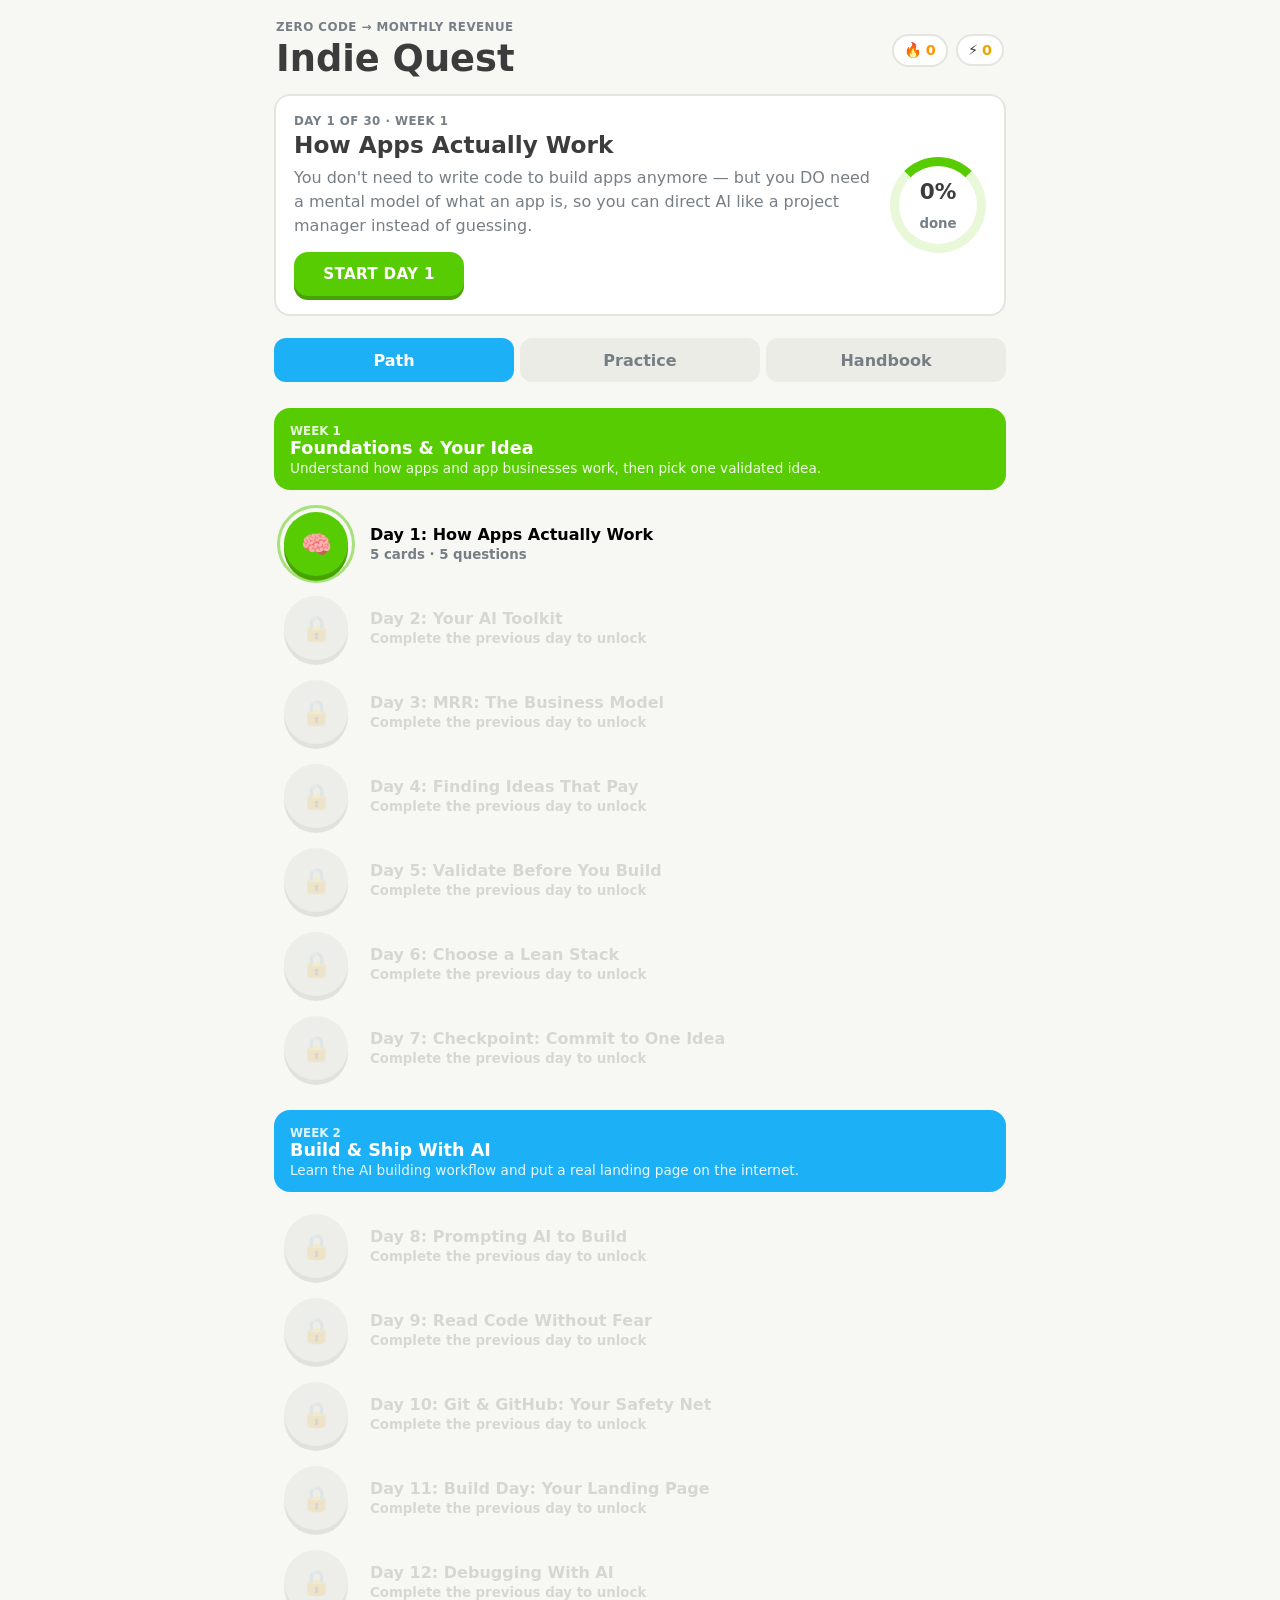
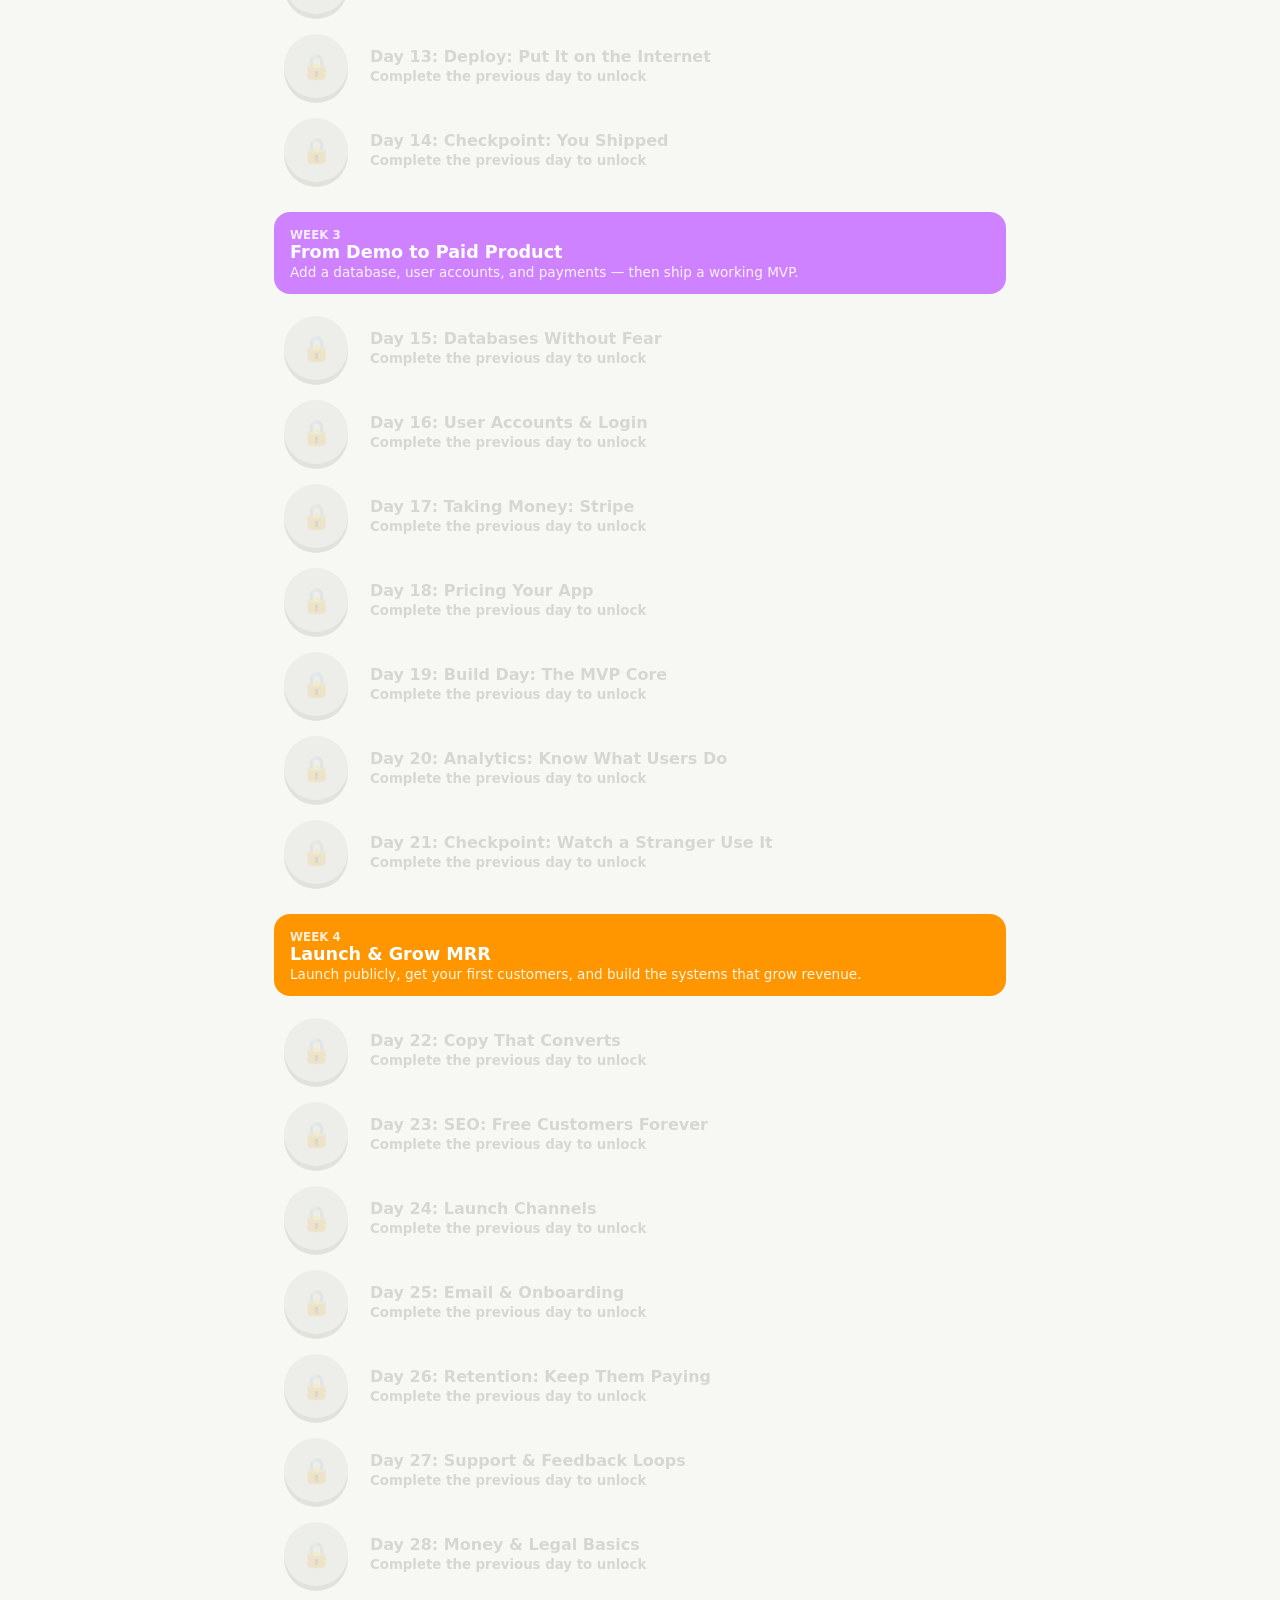
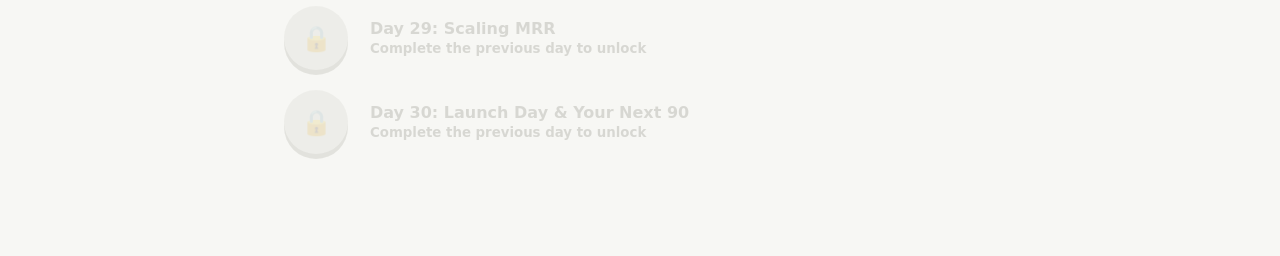
==== indie-quest/index.html @ db0cba65 "Add back buttons to all three apps Indie Quest and Trade Quest: a back arrow beside the close button" ====
<!doctype html>
<html lang="en">
  <head>
    <meta charset="utf-8">
    <meta name="viewport" content="width=device-width, initial-scale=1, viewport-fit=cover">
    <meta name="theme-color" content="#1cb0f6">
    <title>Indie Quest — 30 Days to Your First AI-Built App</title>
    <link rel="manifest" href="manifest.webmanifest">
    <link rel="icon" href="icon.svg" type="image/svg+xml">
    <link rel="stylesheet" href="styles.css?v=5">
  </head>
  <body>
    <div class="app-shell">
      <header class="topbar">
        <div class="brand">
          <p class="eyebrow">Zero code &rarr; monthly revenue</p>
          <h1>Indie Quest</h1>
        </div>
        <div class="top-stats">
          <span class="chip streak" title="Day streak">🔥 <b id="streakValue">0</b></span>
          <span class="chip xp" title="Total XP">⚡ <b id="xpValue">0</b></span>
          <button id="installBtn" class="icon-btn hidden" type="button" aria-label="Install app" title="Install app">+</button>
        </div>
      </header>

      <main>
        <section id="homeView" class="view active">
          <div class="hero-panel">
            <div>
              <p class="kicker" id="heroKicker">30-day course</p>
              <h2 id="heroTitle">Build an app. Charge for it.</h2>
              <p id="heroText">One short lesson a day. In 30 days you'll know how to turn an idea into a paying product using AI — no coding background needed.</p>
              <button id="resumeBtn" class="primary hero-action" type="button">Start Day 1</button>
            </div>
            <div class="score-ring" aria-label="Course progress">
              <span id="overallPct">0%</span>
              <small>done</small>
            </div>
          </div>

          <nav class="tabs" aria-label="Modes">
            <button class="tab active" type="button" data-view="path">Path</button>
            <button class="tab" type="button" data-view="practice">Practice</button>
            <button class="tab" type="button" data-view="handbook">Handbook</button>
          </nav>

          <section id="pathView" class="subview active"></section>
          <section id="practiceView" class="subview"></section>
          <section id="handbookView" class="subview"></section>
        </section>

        <section id="lessonView" class="view"></section>
      </main>
    </div>

    <script src="data-week1.js?v=5"></script>
    <script src="data-week2.js?v=5"></script>
    <script src="data-week3.js?v=5"></script>
    <script src="data-week4.js?v=5"></script>
    <script src="app.js?v=5"></script>
  </body>
</html>
---- indie-quest/styles.css ----
:root {
  --ink: #3c3c3c;
  --muted: #777f86;
  --paper: #f7f7f4;
  --panel: #ffffff;
  --line: #e5e5e0;
  --green: #58cc02;
  --green-dark: #46a302;
  --green-soft: #e8f8d9;
  --blue: #1cb0f6;
  --blue-dark: #1899d6;
  --blue-soft: #ddf4ff;
  --gold: #ffc800;
  --gold-dark: #e6a800;
  --purple: #ce82ff;
  --red: #ff4b4b;
  --red-soft: #ffdfe0;
  --locked: #e5e5e0;
  font-family: Inter, ui-sans-serif, system-ui, -apple-system, BlinkMacSystemFont, "Segoe UI", sans-serif;
}

* { box-sizing: border-box; }

body {
  margin: 0;
  min-height: 100vh;
  color: var(--ink);
  background: var(--paper);
}

button { font: inherit; min-height: 44px; border: 0; cursor: pointer; }
button:disabled { cursor: not-allowed; opacity: .5; }

.app-shell {
  width: min(760px, 100%);
  margin: 0 auto;
  padding: 14px 14px 90px;
}

.topbar {
  display: flex;
  align-items: center;
  justify-content: space-between;
  gap: 10px;
  padding: 6px 2px 14px;
}

.eyebrow, .kicker {
  margin: 0 0 3px;
  color: var(--muted);
  font-size: .74rem;
  font-weight: 800;
  text-transform: uppercase;
  letter-spacing: .04em;
}

h1, h2, h3, p { margin-top: 0; }
h1 { margin-bottom: 0; font-size: clamp(1.5rem, 6vw, 2.3rem); }
h2 { margin-bottom: 8px; font-size: 1.45rem; }
h3 { margin-bottom: 6px; font-size: 1.05rem; }

.hidden { display: none !important; }

.top-stats { display: flex; align-items: center; gap: 8px; }

.chip {
  display: inline-flex;
  align-items: center;
  gap: 4px;
  padding: 6px 10px;
  border-radius: 999px;
  background: var(--panel);
  border: 2px solid var(--line);
  font-size: .9rem;
  font-weight: 800;
}
.chip.streak b { color: #ff9600; }
.chip.xp b { color: var(--gold-dark); }

.icon-btn {
  width: 42px; height: 42px;
  border-radius: 12px;
  color: white;
  background: var(--blue);
  font-size: 1.4rem;
}

.hero-panel {
  display: grid;
  grid-template-columns: 1fr auto;
  align-items: center;
  gap: 16px;
  padding: 18px;
  border: 2px solid var(--line);
  border-radius: 16px;
  background: var(--panel);
}
.hero-panel p:last-of-type { margin-bottom: 0; color: var(--muted); line-height: 1.5; }

.score-ring {
  display: grid;
  place-items: center;
  width: 96px;
  aspect-ratio: 1;
  border: 9px solid var(--green-soft);
  border-top-color: var(--green);
  border-radius: 50%;
  background: #fff;
}
.score-ring span { display: block; font-size: 1.35rem; font-weight: 900; }
.score-ring small { margin-top: -14px; color: var(--muted); font-weight: 800; }

.primary, .secondary, .danger {
  width: 100%;
  border-radius: 14px;
  font-weight: 800;
  letter-spacing: .02em;
  text-transform: uppercase;
  font-size: .95rem;
}
.primary {
  color: white;
  background: var(--green);
  box-shadow: 0 4px 0 var(--green-dark);
}
.primary:active { transform: translateY(2px); box-shadow: 0 2px 0 var(--green-dark); }
.primary.blue { background: var(--blue); box-shadow: 0 4px 0 var(--blue-dark); }
.primary.blue:active { box-shadow: 0 2px 0 var(--blue-dark); }
.secondary {
  color: var(--blue-dark);
  background: white;
  border: 2px solid var(--line);
  box-shadow: 0 3px 0 var(--line);
}
.hero-action { width: auto; min-width: 170px; margin-top: 14px; padding: 0 20px; }

.tabs {
  position: sticky;
  top: 0;
  z-index: 5;
  display: grid;
  grid-template-columns: repeat(3, 1fr);
  gap: 6px;
  margin-top: 14px;
  padding: 8px 0;
  background: rgba(247,247,244,.95);
  backdrop-filter: blur(10px);
}
.tab {
  border-radius: 12px;
  color: var(--muted);
  background: #ecece7;
  font-weight: 800;
}
.tab.active { color: white; background: var(--blue); }

.view, .subview { display: none; }
.view.active, .subview.active { display: block; }

/* ---------- Path ---------- */

.week-banner {
  margin: 18px 0 10px;
  padding: 14px 16px;
  border-radius: 16px;
  color: white;
  display: flex;
  align-items: center;
  justify-content: space-between;
  gap: 10px;
}
.week-banner h3 { margin: 0; color: white; font-size: 1.1rem; }
.week-banner p { margin: 2px 0 0; opacity: .9; font-size: .85rem; }
.week-banner .week-num { font-size: .74rem; font-weight: 900; text-transform: uppercase; opacity: .85; }
.week-1 { background: var(--green); }
.week-2 { background: var(--blue); }
.week-3 { background: var(--purple); }
.week-4 { background: #ff9600; }

.path-list { display: grid; gap: 4px; padding: 4px 0; }

.path-node {
  display: grid;
  grid-template-columns: 74px 1fr;
  gap: 12px;
  align-items: center;
  width: 100%;
  padding: 8px 10px;
  border: 0;
  border-radius: 16px;
  background: transparent;
  text-align: left;
  min-height: 78px;
}
.path-node:not(:disabled):hover { background: rgba(28,176,246,.06); }

.node-circle {
  position: relative;
  display: grid;
  place-items: center;
  width: 64px;
  height: 64px;
  border-radius: 50%;
  font-size: 1.55rem;
  background: var(--locked);
  box-shadow: 0 5px 0 #cfcfc8;
}
.path-node.done .node-circle { background: var(--gold); box-shadow: 0 5px 0 var(--gold-dark); }
.path-node.current .node-circle { background: var(--green); box-shadow: 0 5px 0 var(--green-dark); }
.path-node.current .node-circle::after {
  content: "";
  position: absolute;
  inset: -7px;
  border: 3px solid var(--green);
  border-radius: 50%;
  opacity: .5;
  animation: pulse 1.6s ease-out infinite;
}
@keyframes pulse {
  0% { transform: scale(.95); opacity: .55; }
  70% { transform: scale(1.08); opacity: 0; }
  100% { opacity: 0; }
}

.node-body b { display: block; font-size: 1rem; }
.node-body small { color: var(--muted); font-weight: 700; }
.node-stars { color: var(--gold-dark); font-size: .85rem; letter-spacing: .1em; }
.path-node.locked .node-body b, .path-node.locked .node-body small { color: #b9b9b2; }

/* ---------- Lesson ---------- */

.lesson-top {
  display: grid;
  grid-template-columns: 44px 44px 1fr;
  align-items: center;
  gap: 8px;
  padding: 4px 0 14px;
}
.close-btn {
  width: 44px; height: 44px;
  border-radius: 12px;
  background: #ecece7;
  color: var(--muted);
  font-size: 1.2rem;
  font-weight: 900;
}
.lesson-progress {
  height: 14px;
  border-radius: 999px;
  background: #e5e5e0;
  overflow: hidden;
}
.lesson-progress > span {
  display: block;
  height: 100%;
  width: 0;
  border-radius: 999px;
  background: var(--green);
  transition: width .3s ease;
}

.stage-card {
  border: 2px solid var(--line);
  border-radius: 16px;
  background: var(--panel);
  padding: 20px;
  display: grid;
  gap: 14px;
}
.stage-card .day-emoji { font-size: 2.6rem; line-height: 1; }
.stage-card .prompt { font-size: 1.2rem; font-weight: 900; line-height: 1.35; margin: 0; }
.stage-card .body-text { color: var(--ink); line-height: 1.55; margin: 0; white-space: pre-line; }
.stage-card .card-label {
  margin: 0;
  color: var(--blue-dark);
  font-size: .74rem;
  font-weight: 900;
  text-transform: uppercase;
  letter-spacing: .05em;
}

.action-box {
  padding: 14px;
  border-radius: 14px;
  background: var(--blue-soft);
  line-height: 1.5;
}
.action-box b { color: var(--blue-dark); }

.answers { display: grid; gap: 10px; }
.answer-btn {
  min-height: 54px;
  padding: 12px 14px;
  border: 2px solid var(--line);
  border-radius: 14px;
  color: var(--ink);
  background: white;
  text-align: left;
  font-weight: 650;
  box-shadow: 0 3px 0 var(--line);
}
.answer-btn.correct { border-color: var(--green); background: var(--green-soft); box-shadow: 0 3px 0 var(--green); }
.answer-btn.wrong { border-color: var(--red); background: var(--red-soft); box-shadow: 0 3px 0 var(--red); }

.explain {
  margin: 0;
  padding: 12px 14px;
  border-radius: 14px;
  background: #fff7dd;
  line-height: 1.5;
}
.explain.good { background: var(--green-soft); }

.result-hero { text-align: center; padding: 10px 0; }
.result-hero .big-emoji { font-size: 3.4rem; }
.result-stats {
  display: grid;
  grid-template-columns: repeat(3, 1fr);
  gap: 10px;
}
.result-stats div {
  padding: 12px 8px;
  border: 2px solid var(--line);
  border-radius: 14px;
  background: #fbfbf8;
  text-align: center;
}
.result-stats strong { display: block; font-size: 1.2rem; }
.result-stats span { color: var(--muted); font-size: .78rem; font-weight: 800; text-transform: uppercase; }

/* ---------- Practice & Handbook ---------- */

.info-card {
  border: 2px solid var(--line);
  border-radius: 16px;
  background: var(--panel);
  padding: 18px;
  margin-bottom: 12px;
}
.info-card p { color: var(--muted); line-height: 1.5; }
.info-card p:last-child { margin-bottom: 0; }

.hb-day { margin-bottom: 10px; border: 2px solid var(--line); border-radius: 16px; background: var(--panel); overflow: hidden; }
.hb-day > summary {
  list-style: none;
  cursor: pointer;
  padding: 14px 16px;
  font-weight: 800;
  display: flex;
  align-items: center;
  gap: 10px;
}
.hb-day > summary::-webkit-details-marker { display: none; }
.hb-day .hb-body { padding: 0 16px 14px; display: grid; gap: 10px; }
.hb-card { padding: 12px 14px; border-radius: 12px; background: #fbfbf8; border: 1px solid var(--line); }
.hb-card b { display: block; margin-bottom: 4px; }
.hb-card p { margin: 0; color: var(--ink); line-height: 1.5; white-space: pre-line; }

@media (max-width: 560px) {
  .app-shell { padding: 10px 10px 84px; }
  .hero-panel { grid-template-columns: 1fr; }
  .score-ring { width: 88px; justify-self: start; }
  .result-stats { grid-template-columns: repeat(3, 1fr); }
}
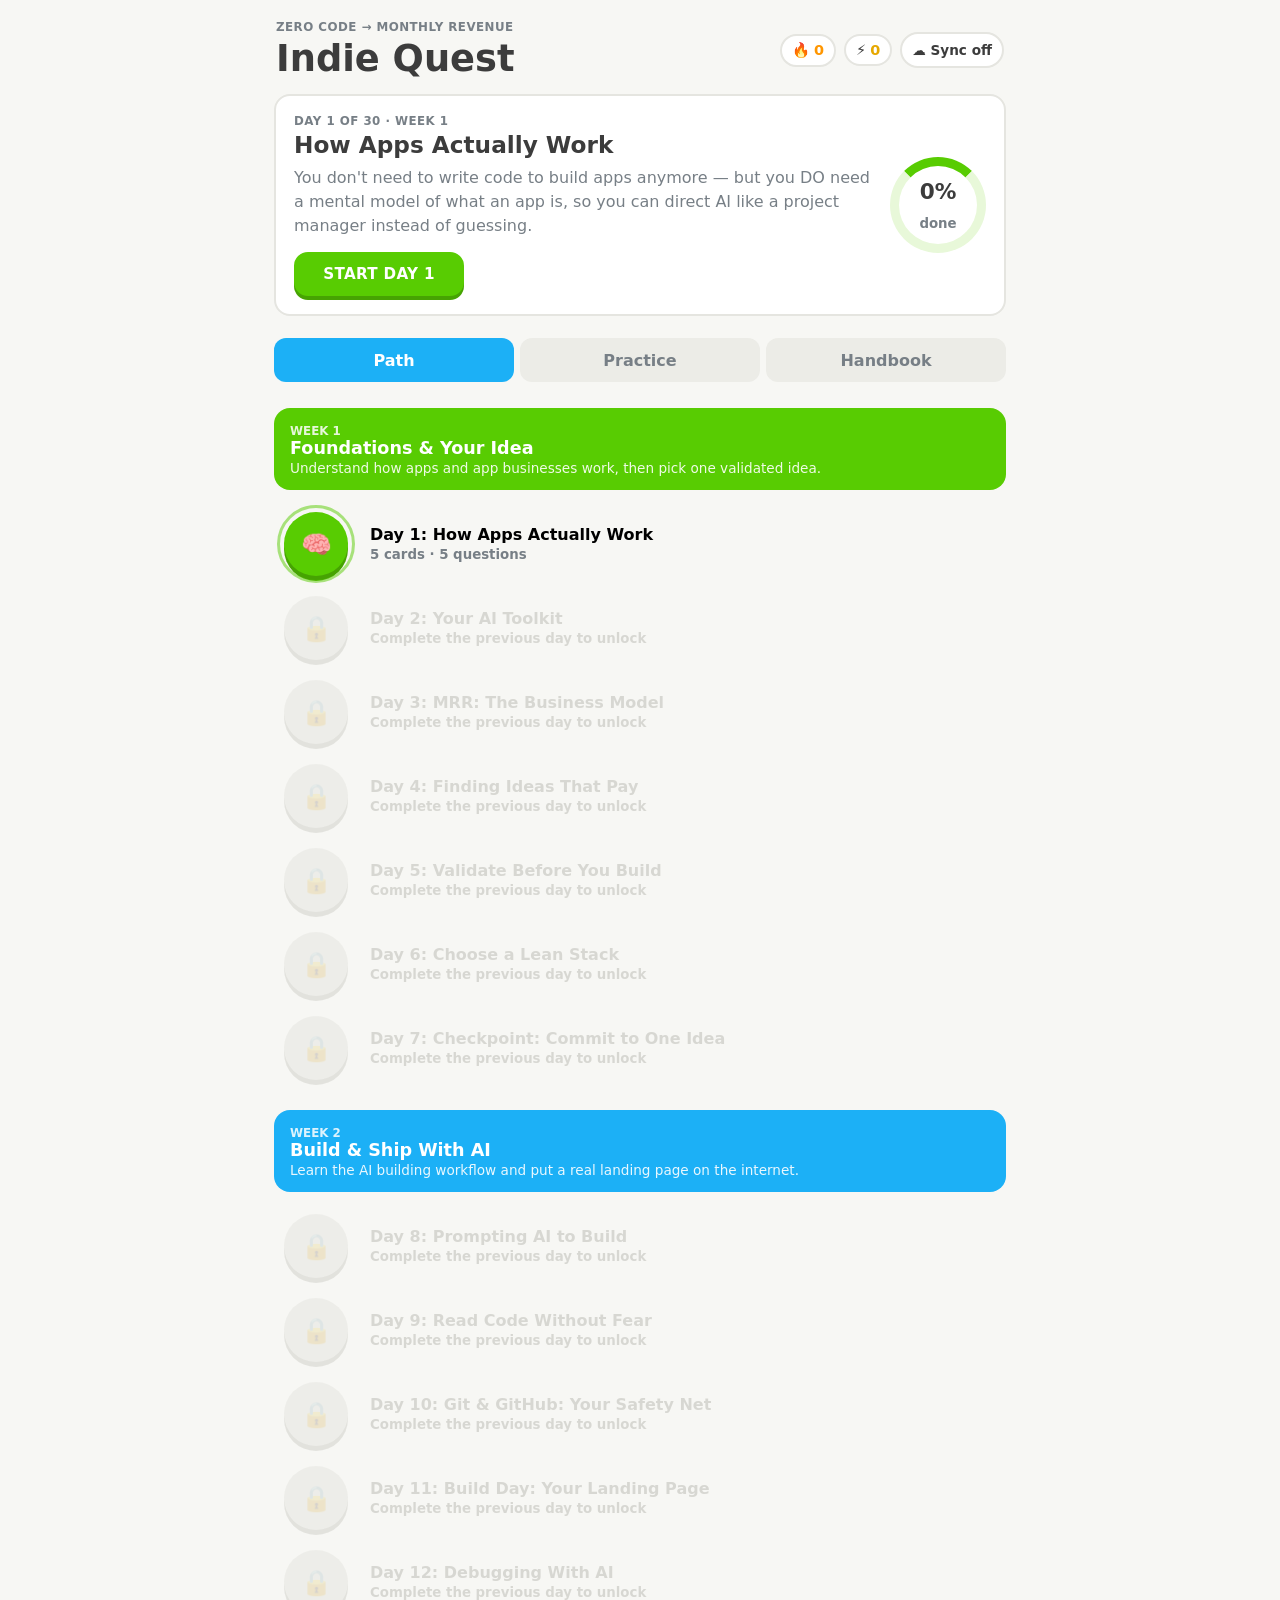
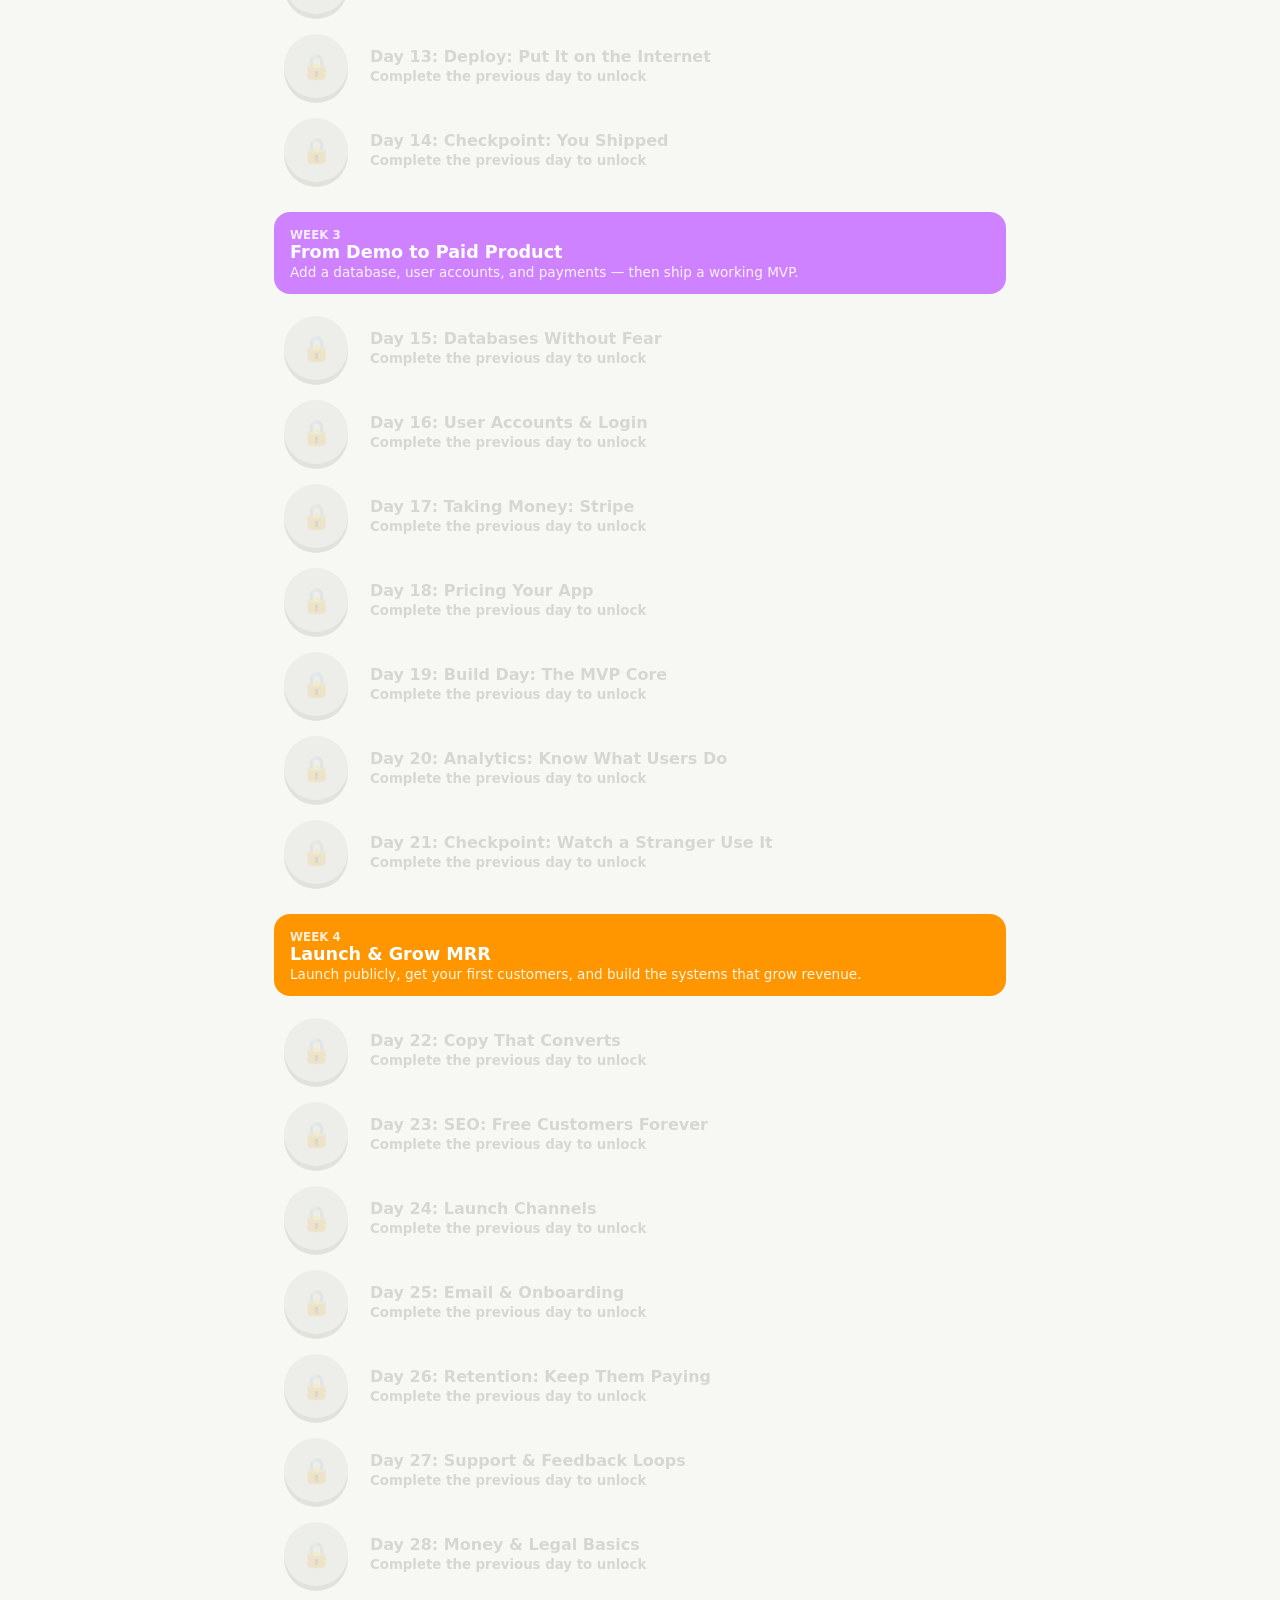
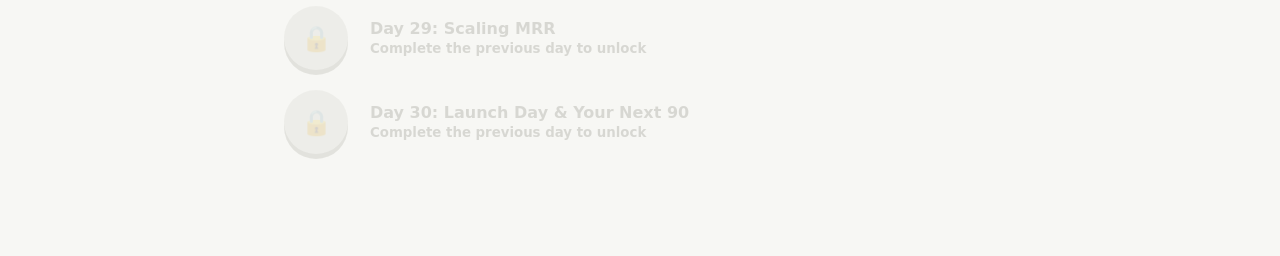
==== commit e6c7cd8a: "Connect cloud sync to the Supabase project Fills in the project URL and publishable key, adds plain-" ====
--- a/indie-quest/index.html
+++ b/indie-quest/index.html
@@ -7,7 +7,7 @@
     <title>Indie Quest — 30 Days to Your First AI-Built App</title>
     <link rel="manifest" href="manifest.webmanifest">
     <link rel="icon" href="icon.svg" type="image/svg+xml">
-    <link rel="stylesheet" href="styles.css?v=5">
+    <link rel="stylesheet" href="styles.css?v=7">
   </head>
   <body>
     <div class="app-shell">
@@ -53,10 +53,12 @@
       </main>
     </div>
 
-    <script src="data-week1.js?v=5"></script>
-    <script src="data-week2.js?v=5"></script>
-    <script src="data-week3.js?v=5"></script>
-    <script src="data-week4.js?v=5"></script>
-    <script src="app.js?v=5"></script>
+    <script src="data-week1.js?v=7"></script>
+    <script src="data-week2.js?v=7"></script>
+    <script src="data-week3.js?v=7"></script>
+    <script src="data-week4.js?v=7"></script>
+    <script src="../sync-config.js?v=8"></script>
+    <script src="../sync.js?v=8"></script>
+    <script src="app.js?v=7"></script>
   </body>
 </html>
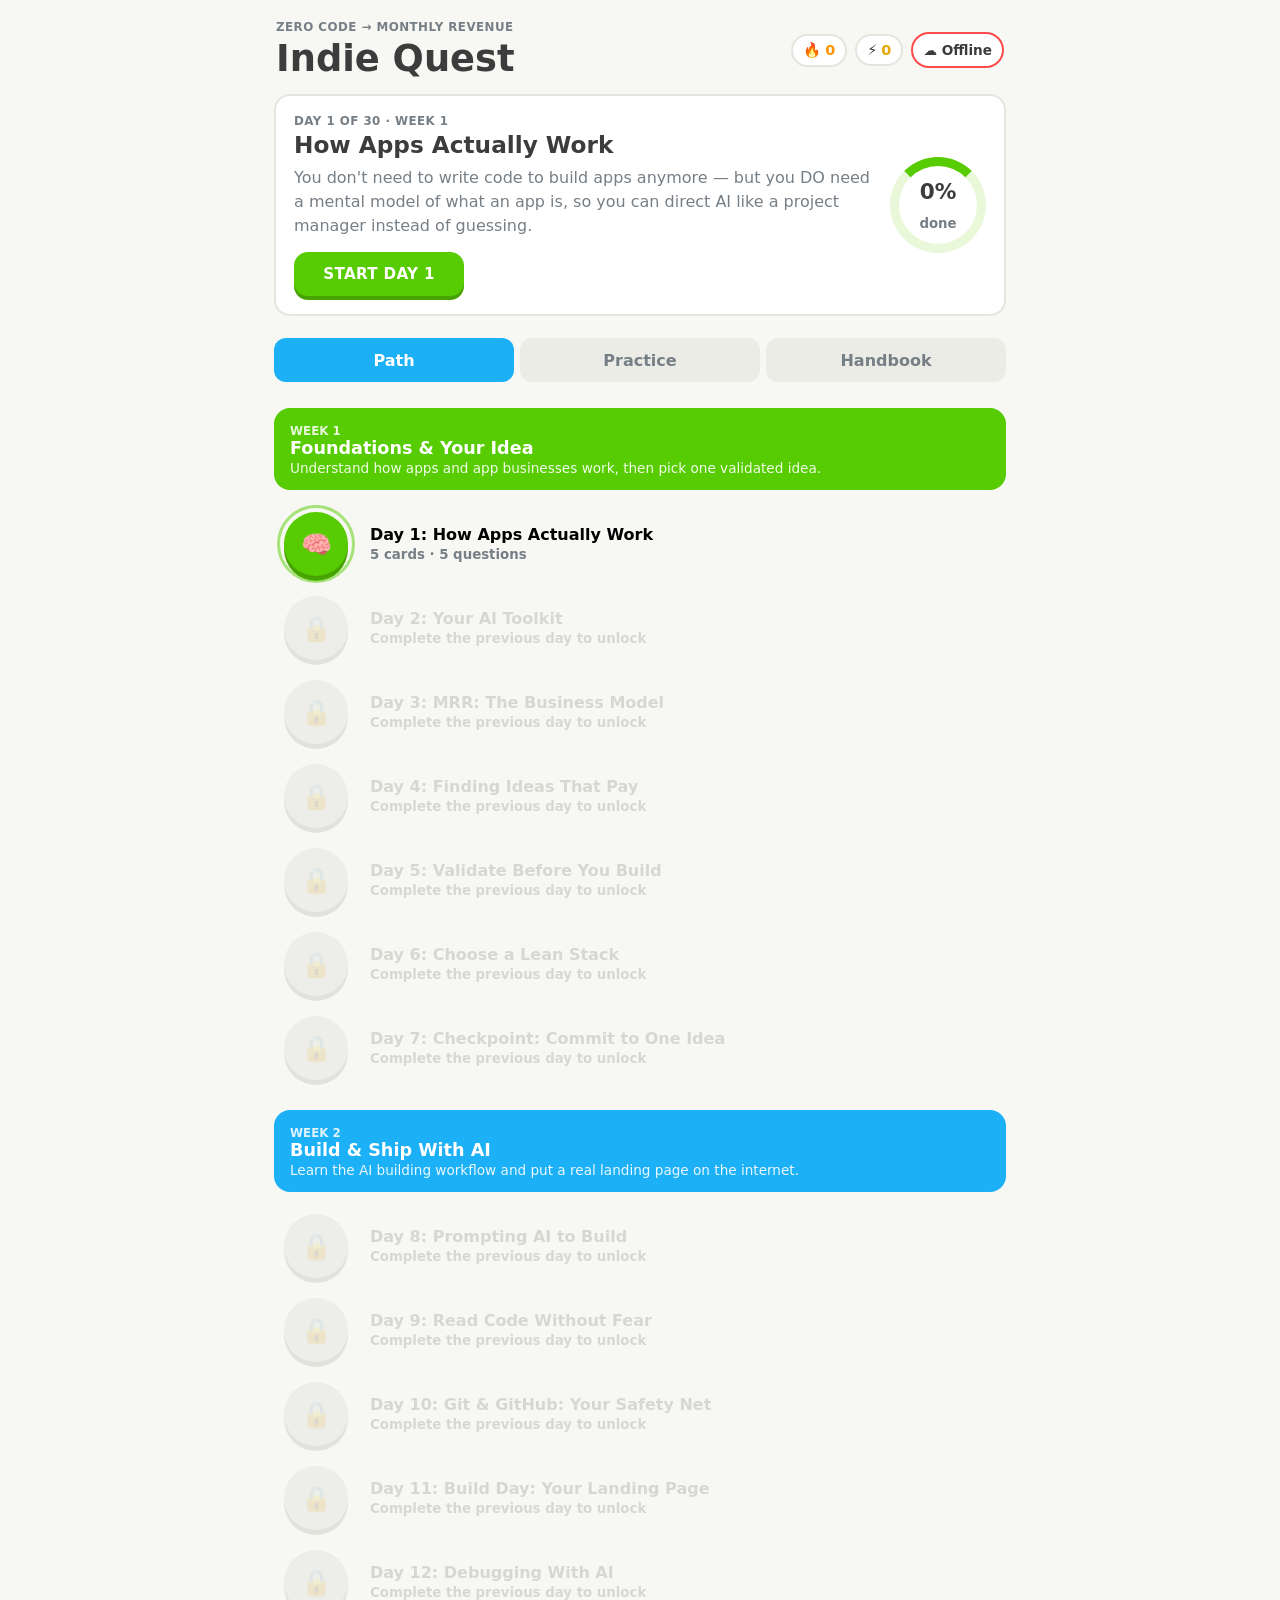
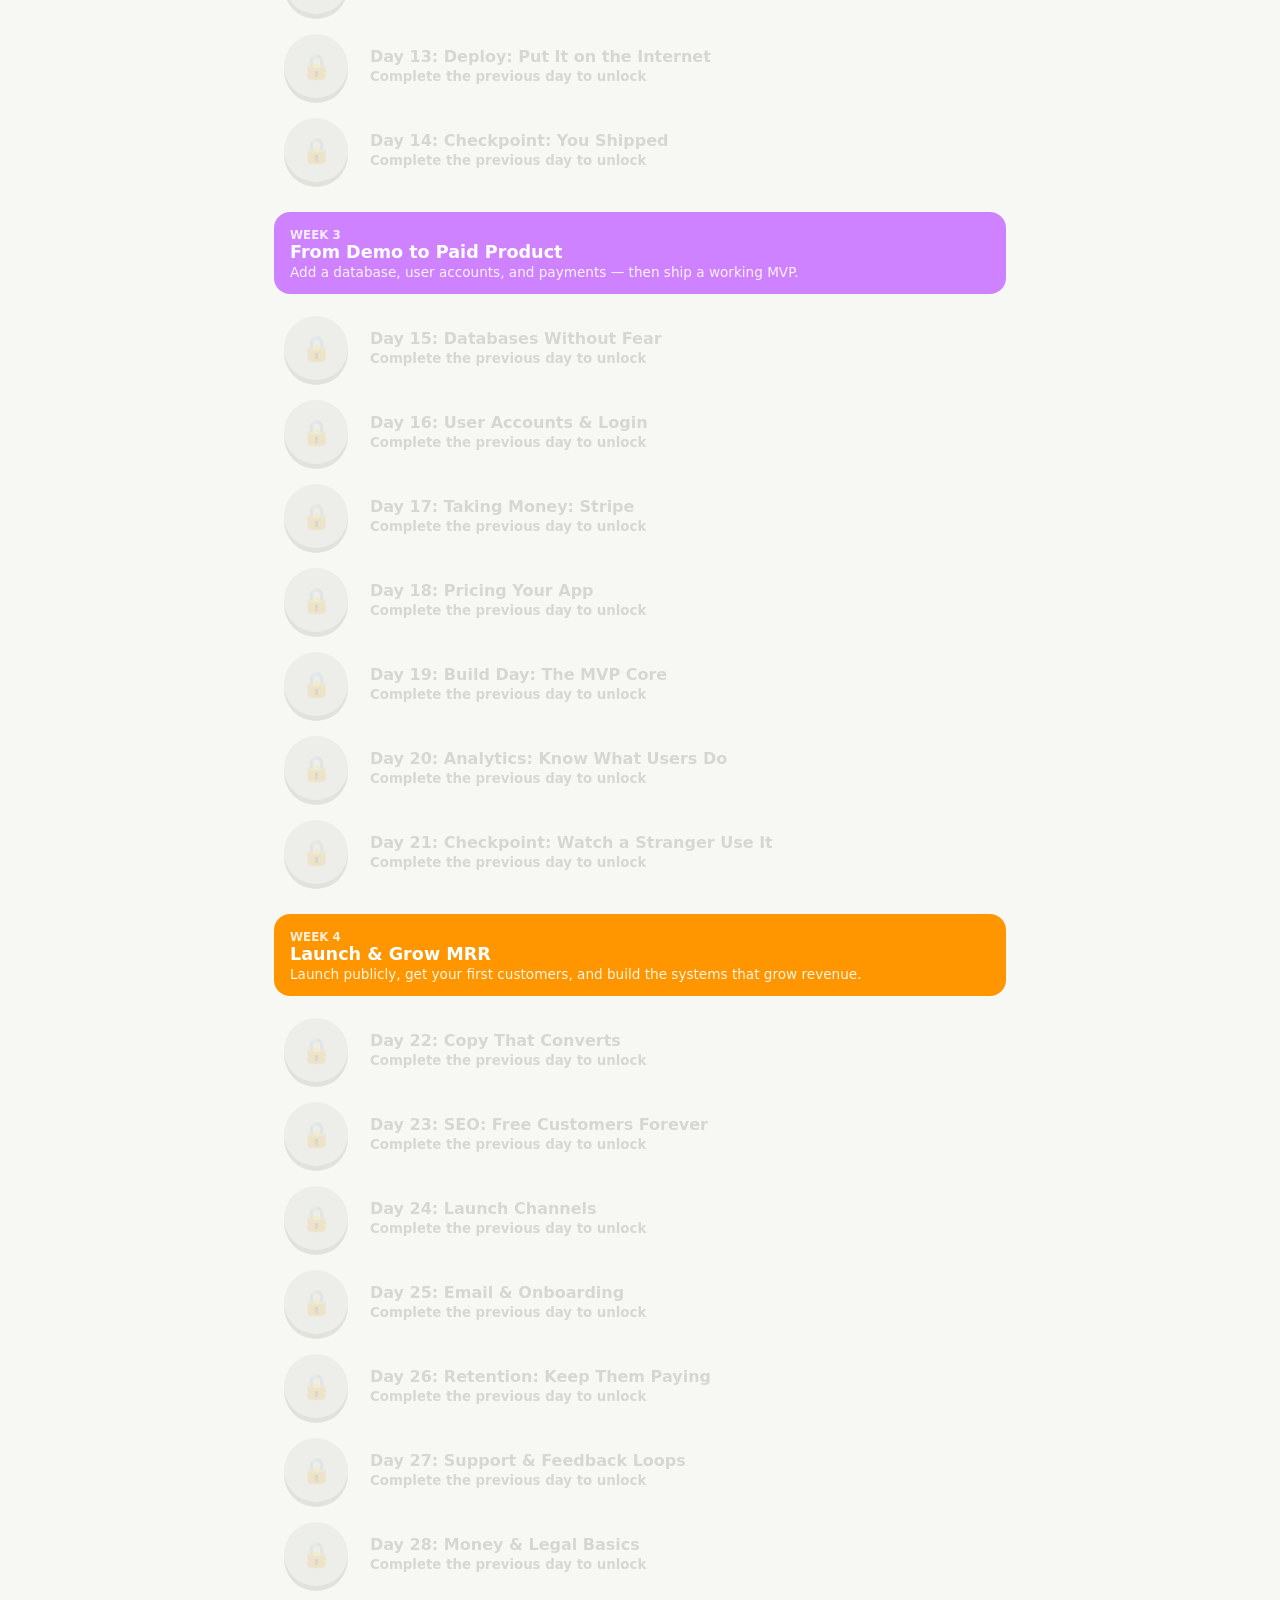
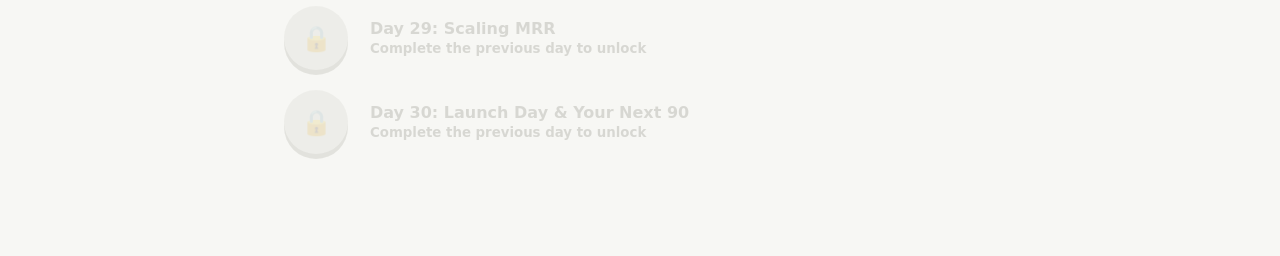
==== commit 6202cb91: "Sync by person name, no code to enter Progress now syncs automatically under each person's name (Ott" ====
--- a/indie-quest/index.html
+++ b/indie-quest/index.html
@@ -7,7 +7,7 @@
     <title>Indie Quest — 30 Days to Your First AI-Built App</title>
     <link rel="manifest" href="manifest.webmanifest">
     <link rel="icon" href="icon.svg" type="image/svg+xml">
-    <link rel="stylesheet" href="styles.css?v=7">
+    <link rel="stylesheet" href="styles.css?v=8">
   </head>
   <body>
     <div class="app-shell">
@@ -53,12 +53,12 @@
       </main>
     </div>
 
-    <script src="data-week1.js?v=7"></script>
-    <script src="data-week2.js?v=7"></script>
-    <script src="data-week3.js?v=7"></script>
-    <script src="data-week4.js?v=7"></script>
-    <script src="../sync-config.js?v=8"></script>
-    <script src="../sync.js?v=8"></script>
-    <script src="app.js?v=7"></script>
+    <script src="data-week1.js?v=8"></script>
+    <script src="data-week2.js?v=8"></script>
+    <script src="data-week3.js?v=8"></script>
+    <script src="data-week4.js?v=8"></script>
+    <script src="../sync-config.js?v=9"></script>
+    <script src="../sync.js?v=9"></script>
+    <script src="app.js?v=8"></script>
   </body>
 </html>
